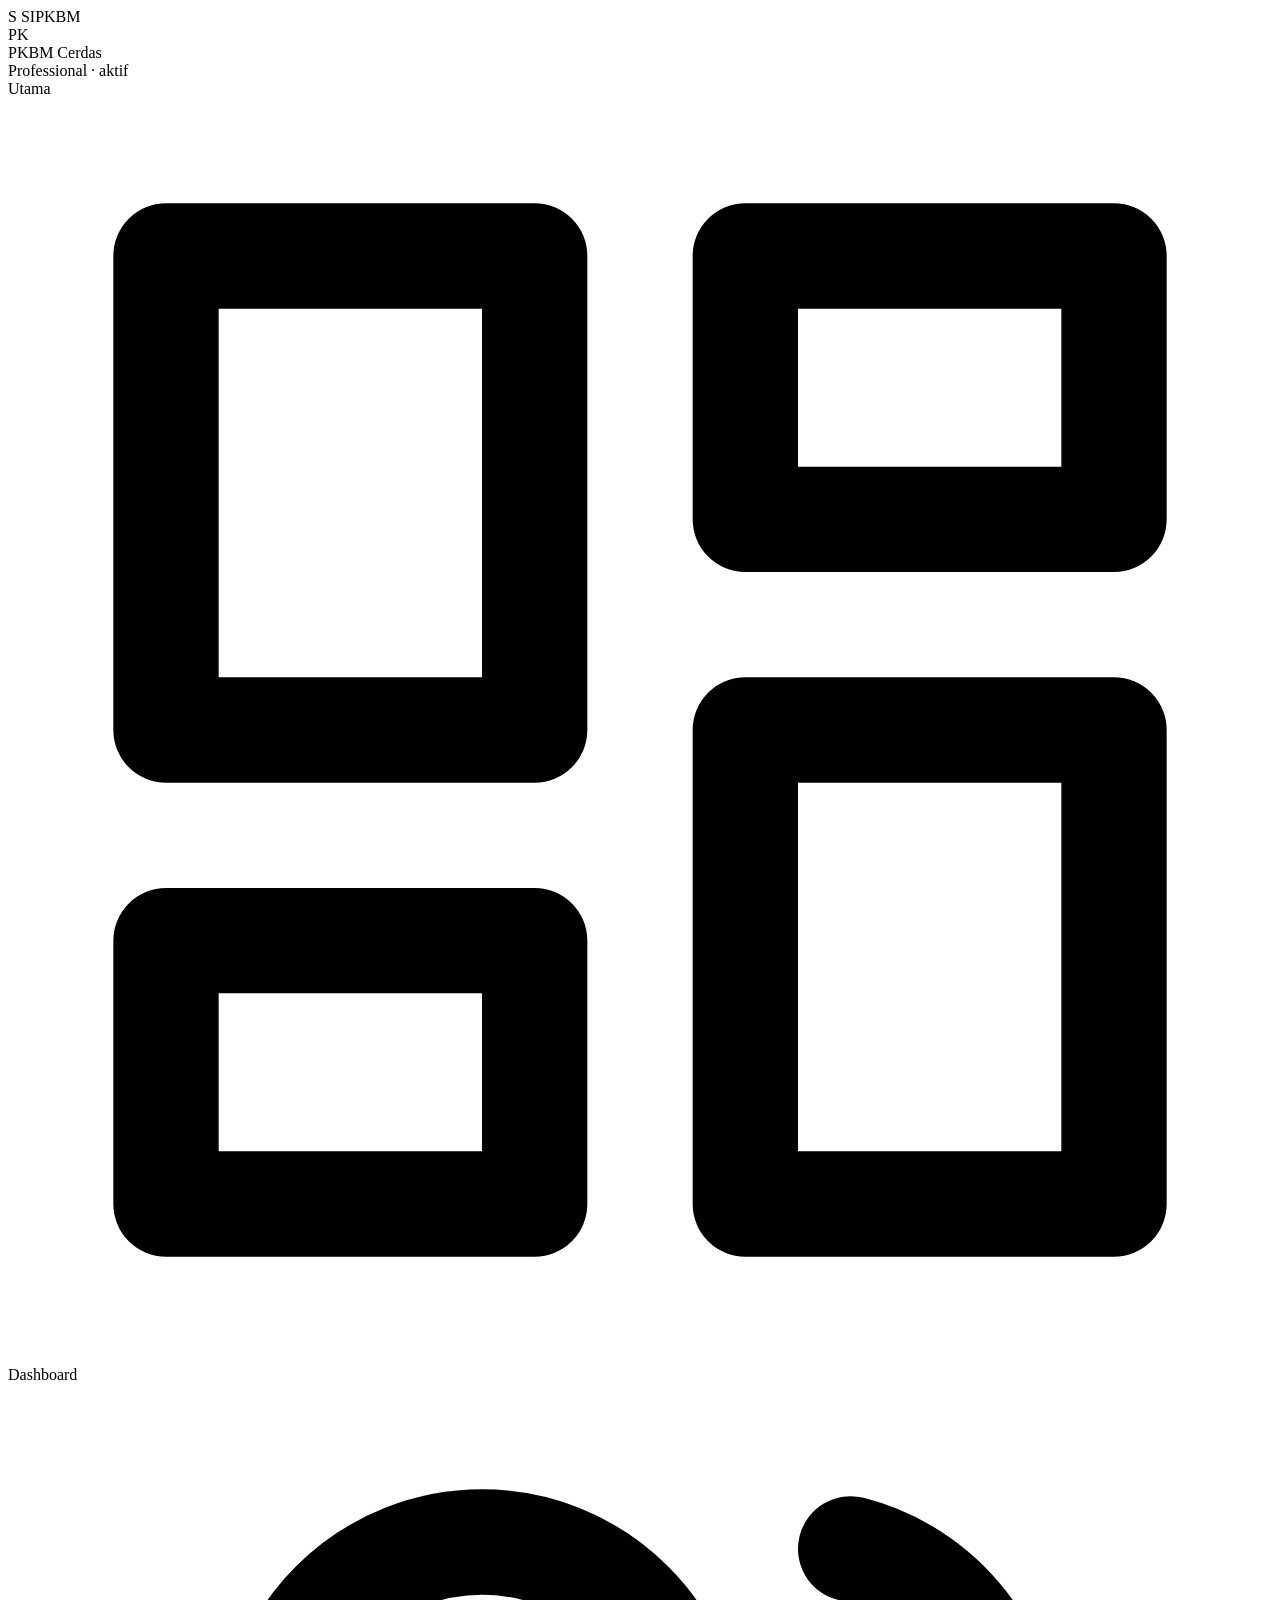
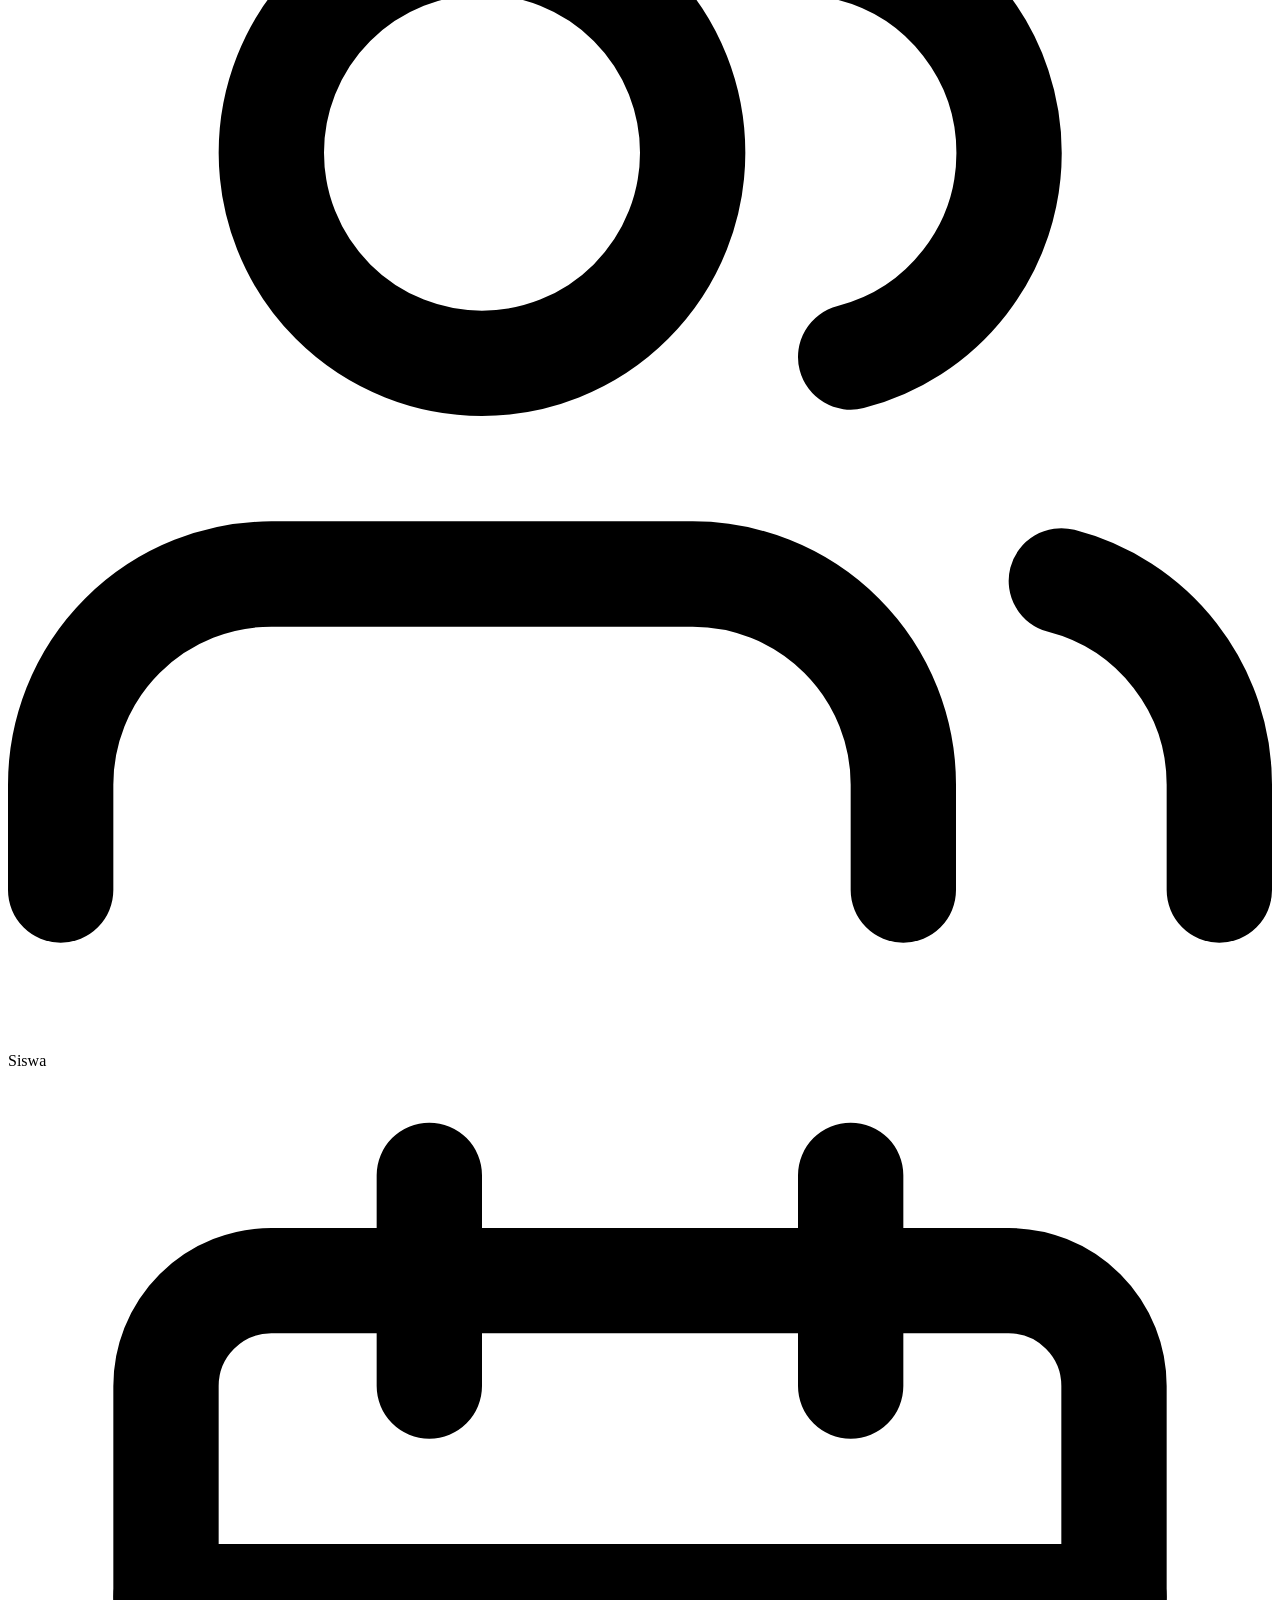
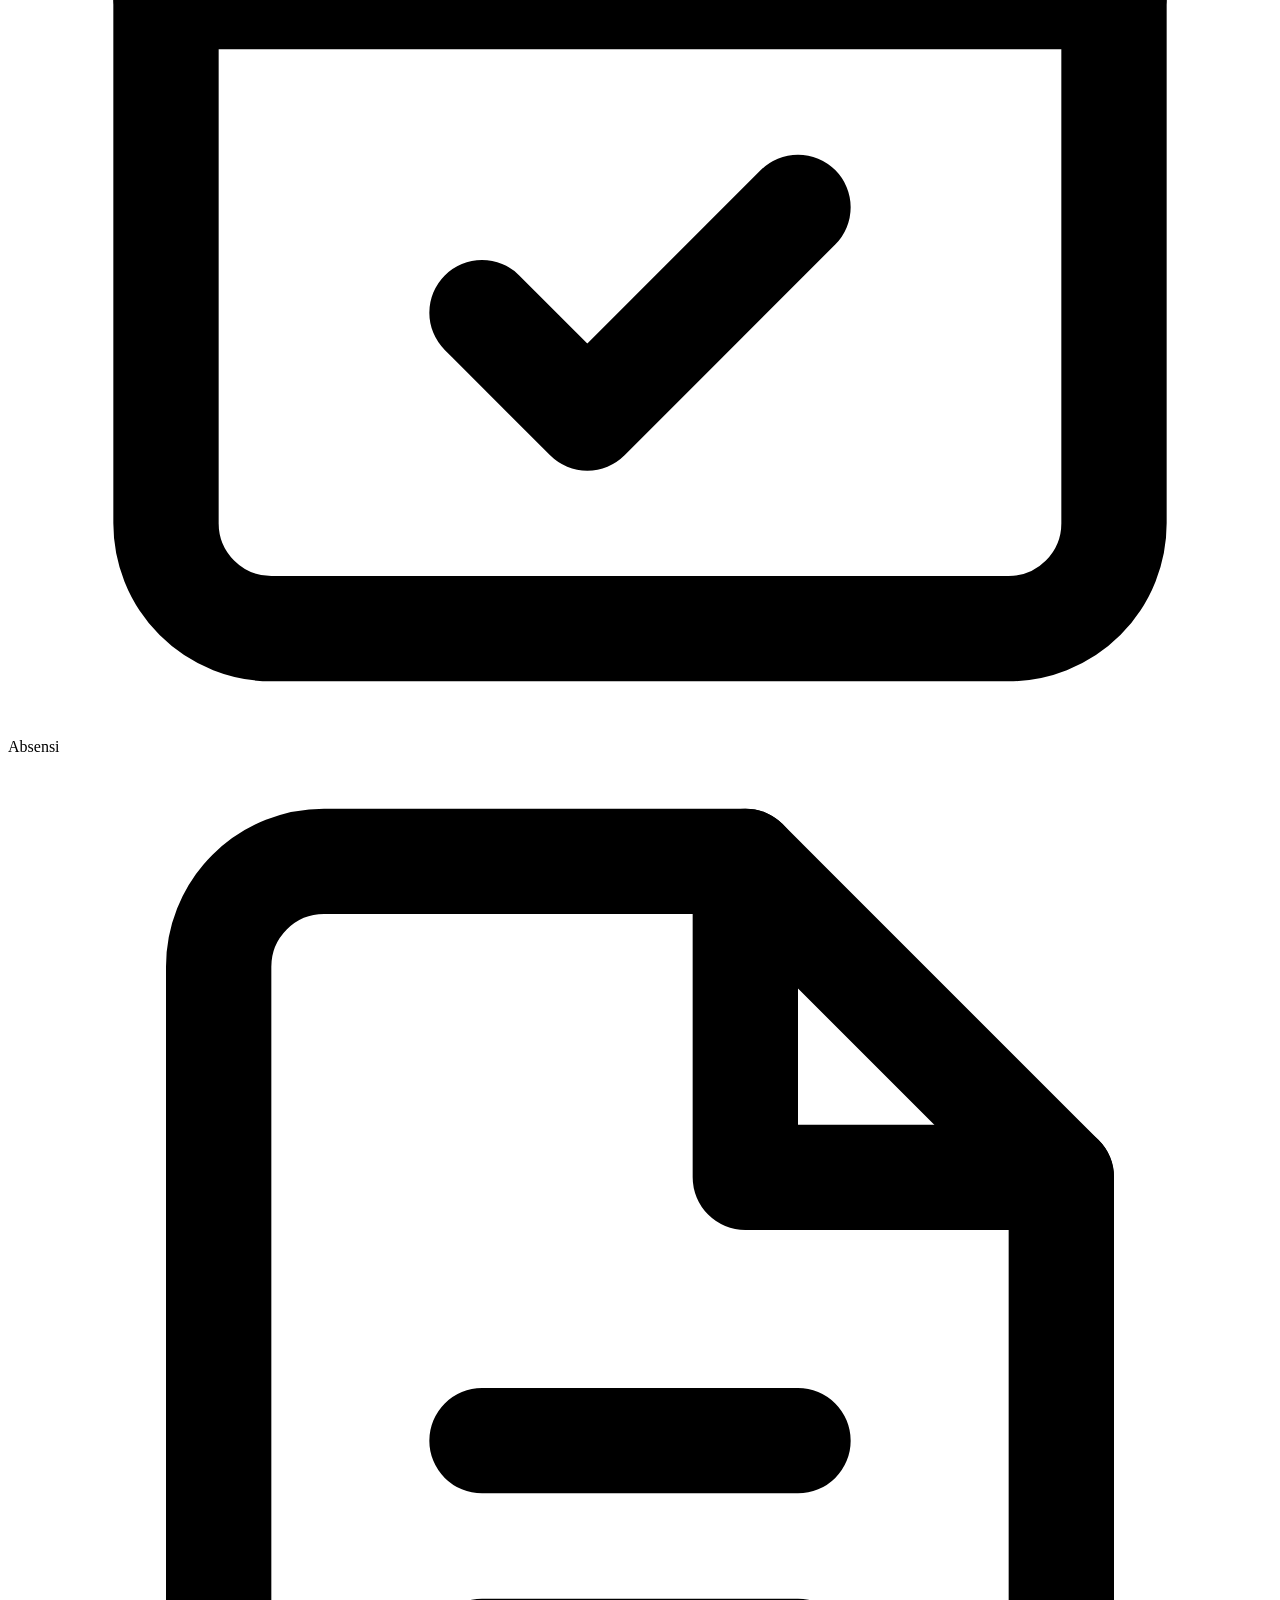
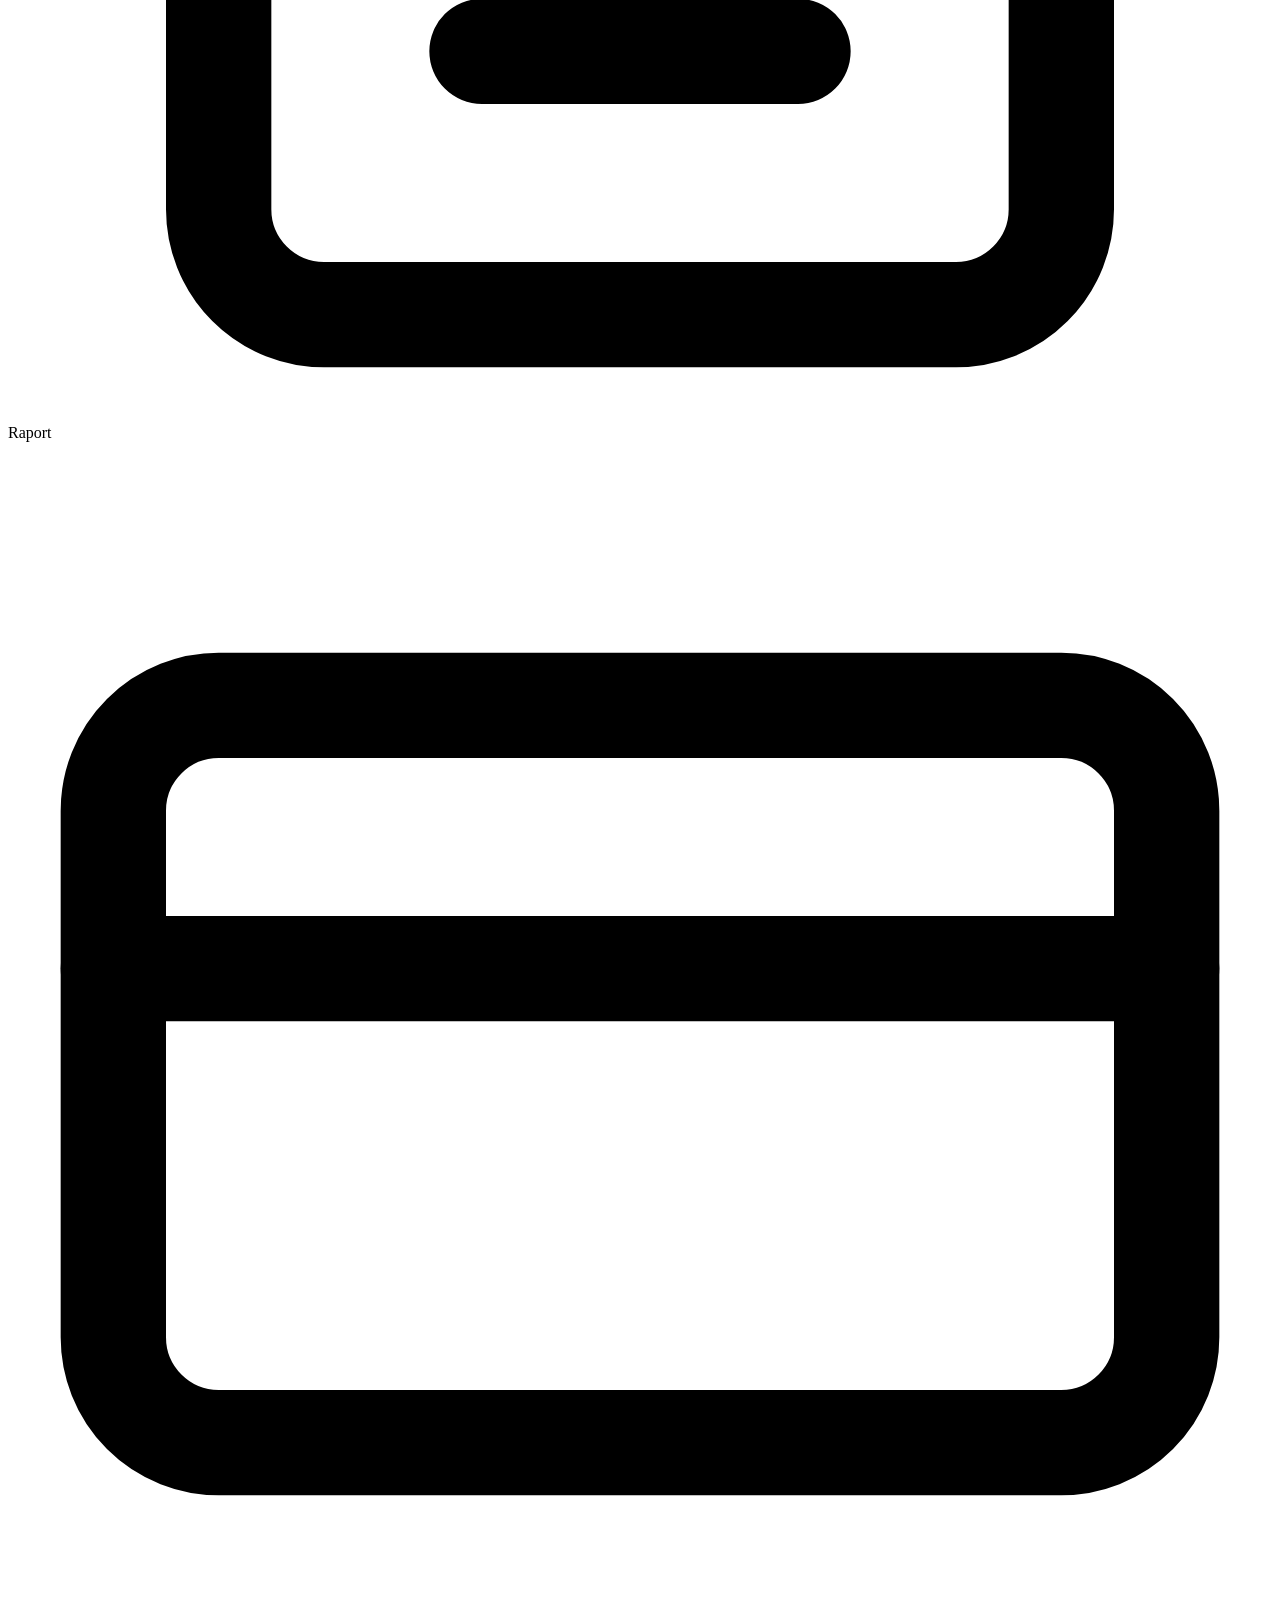
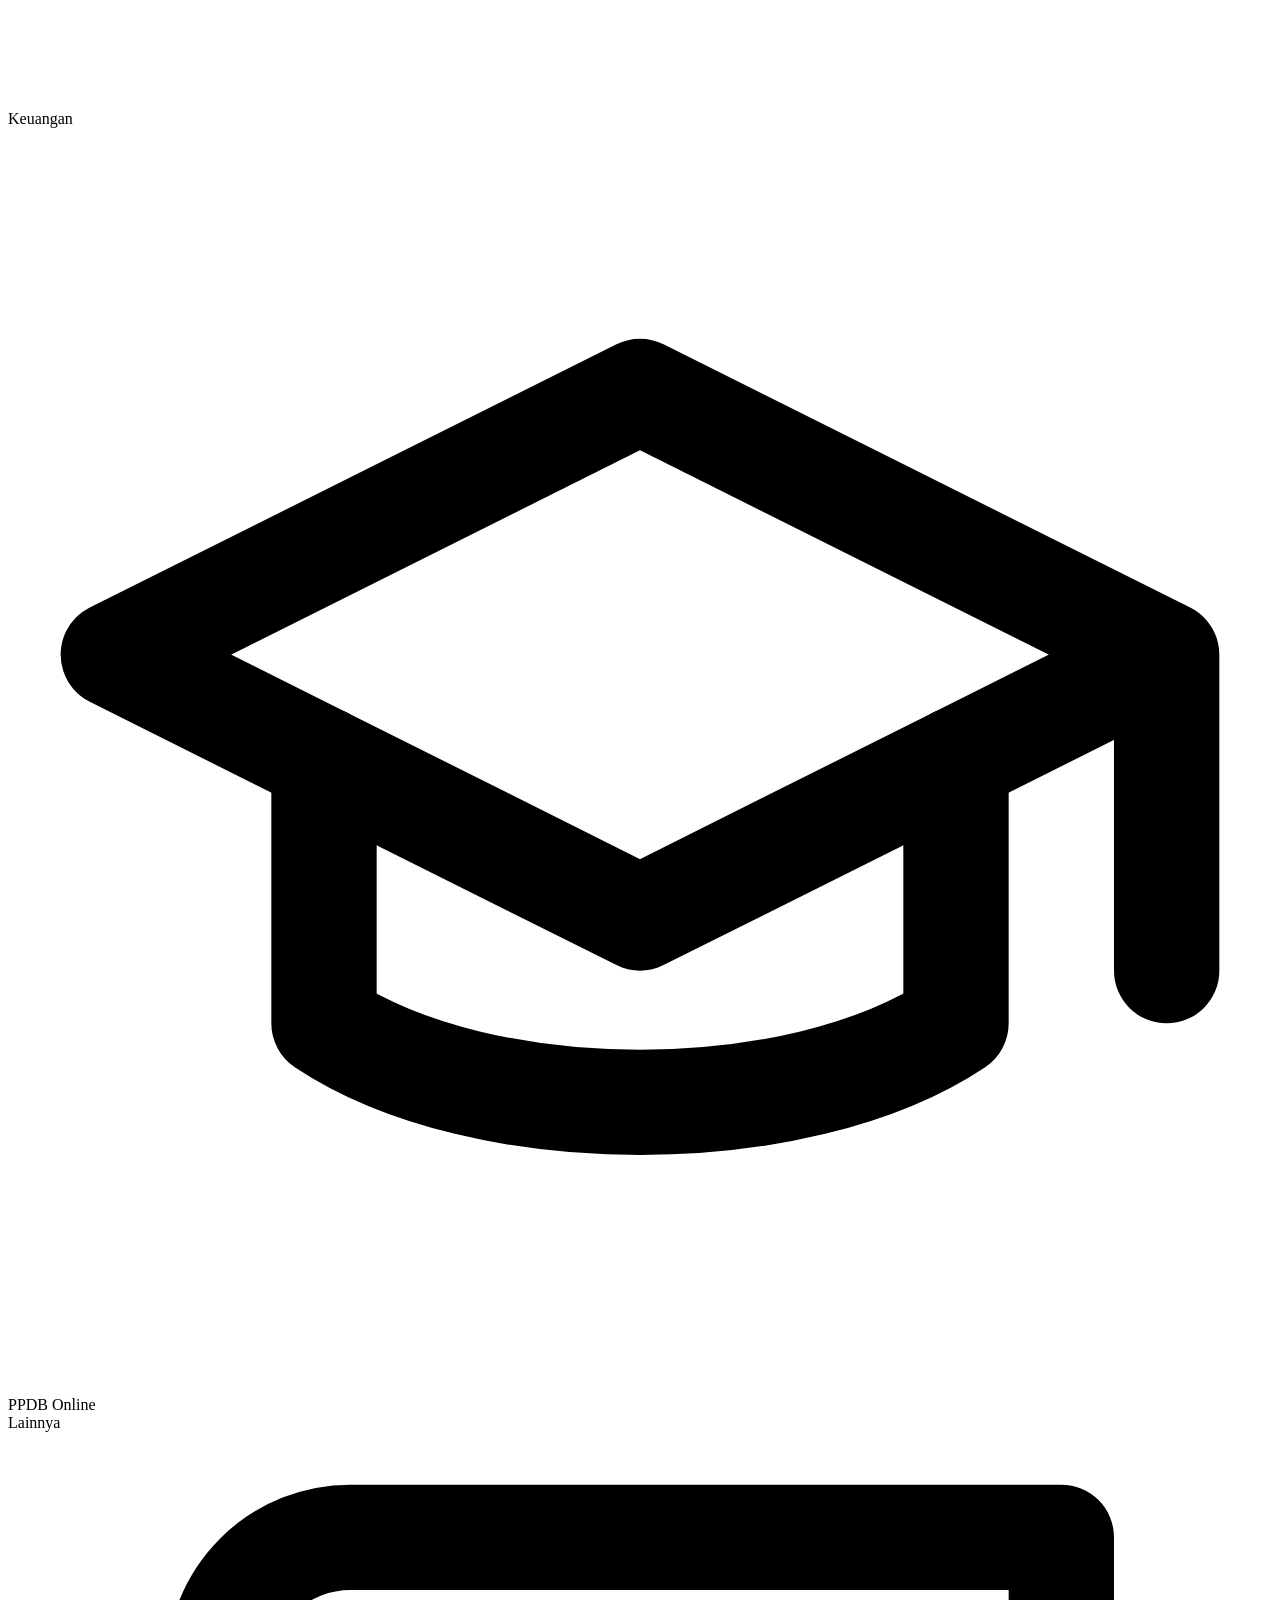
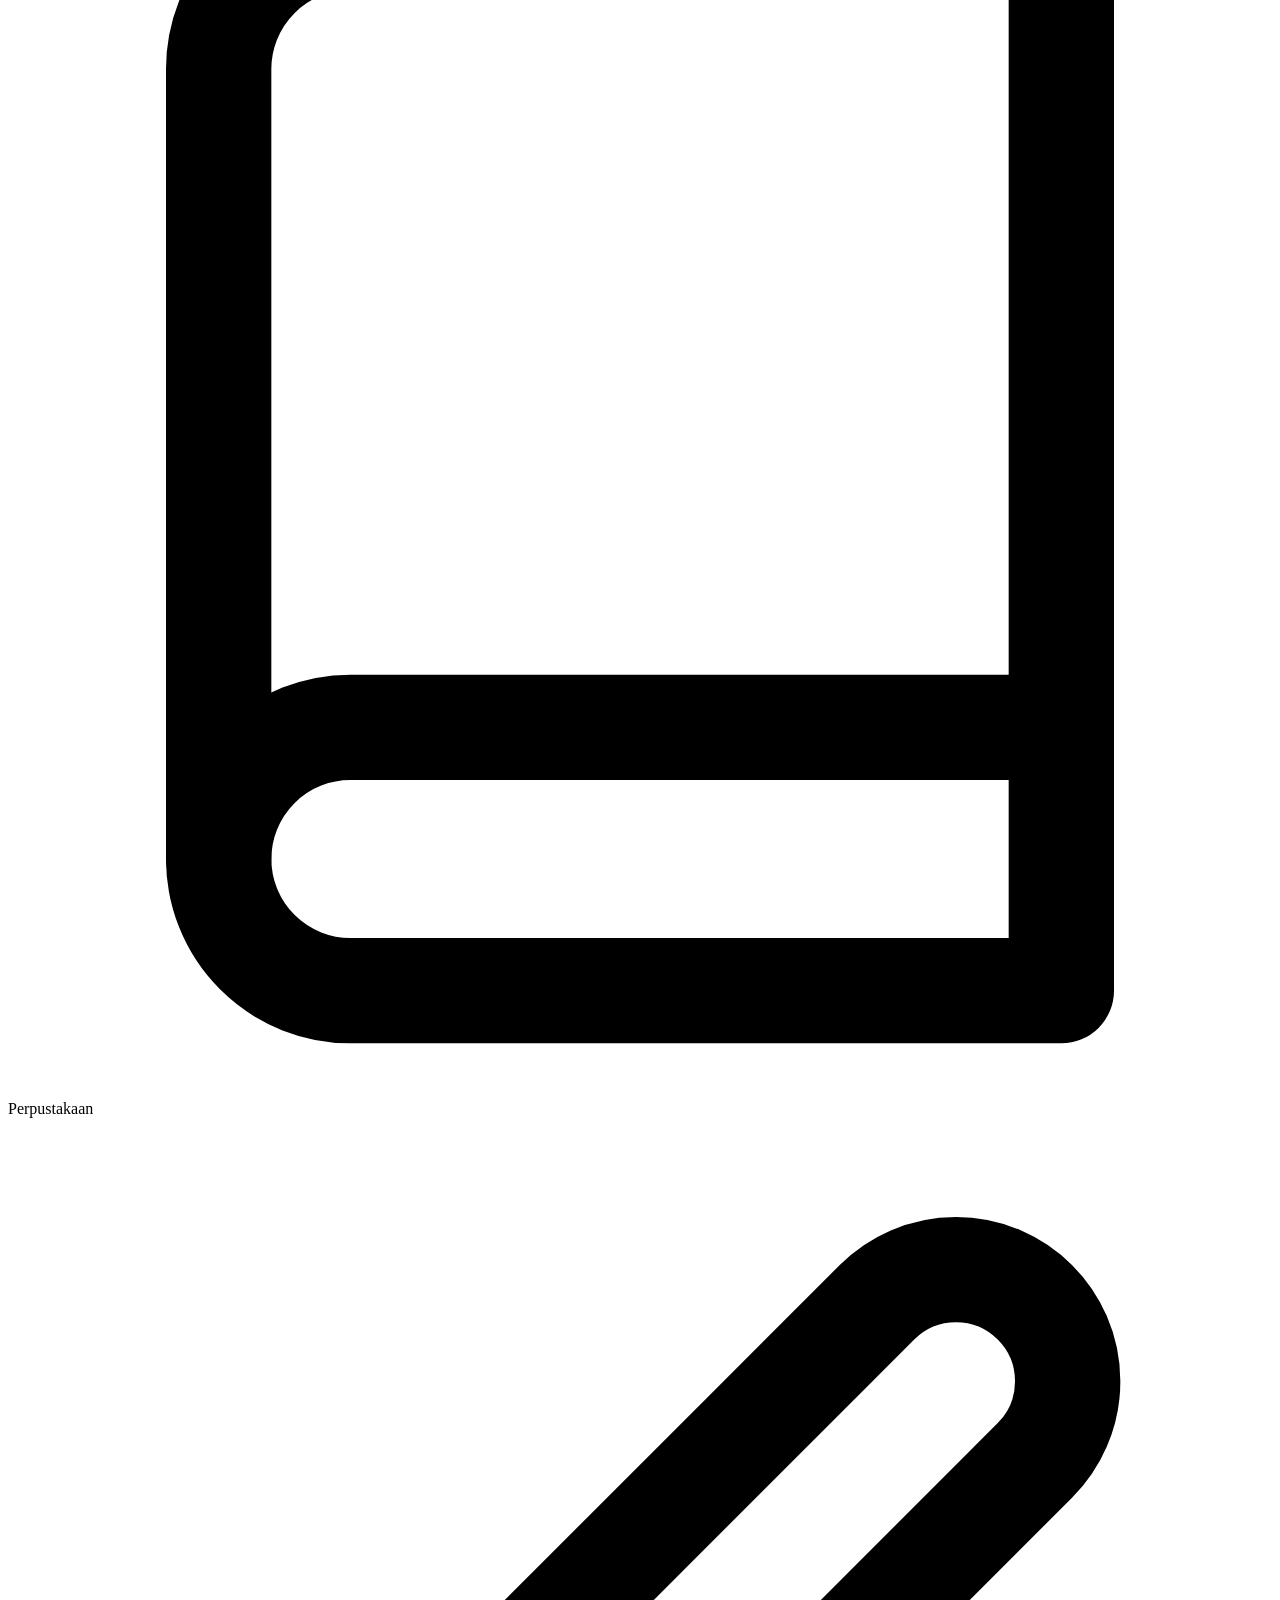
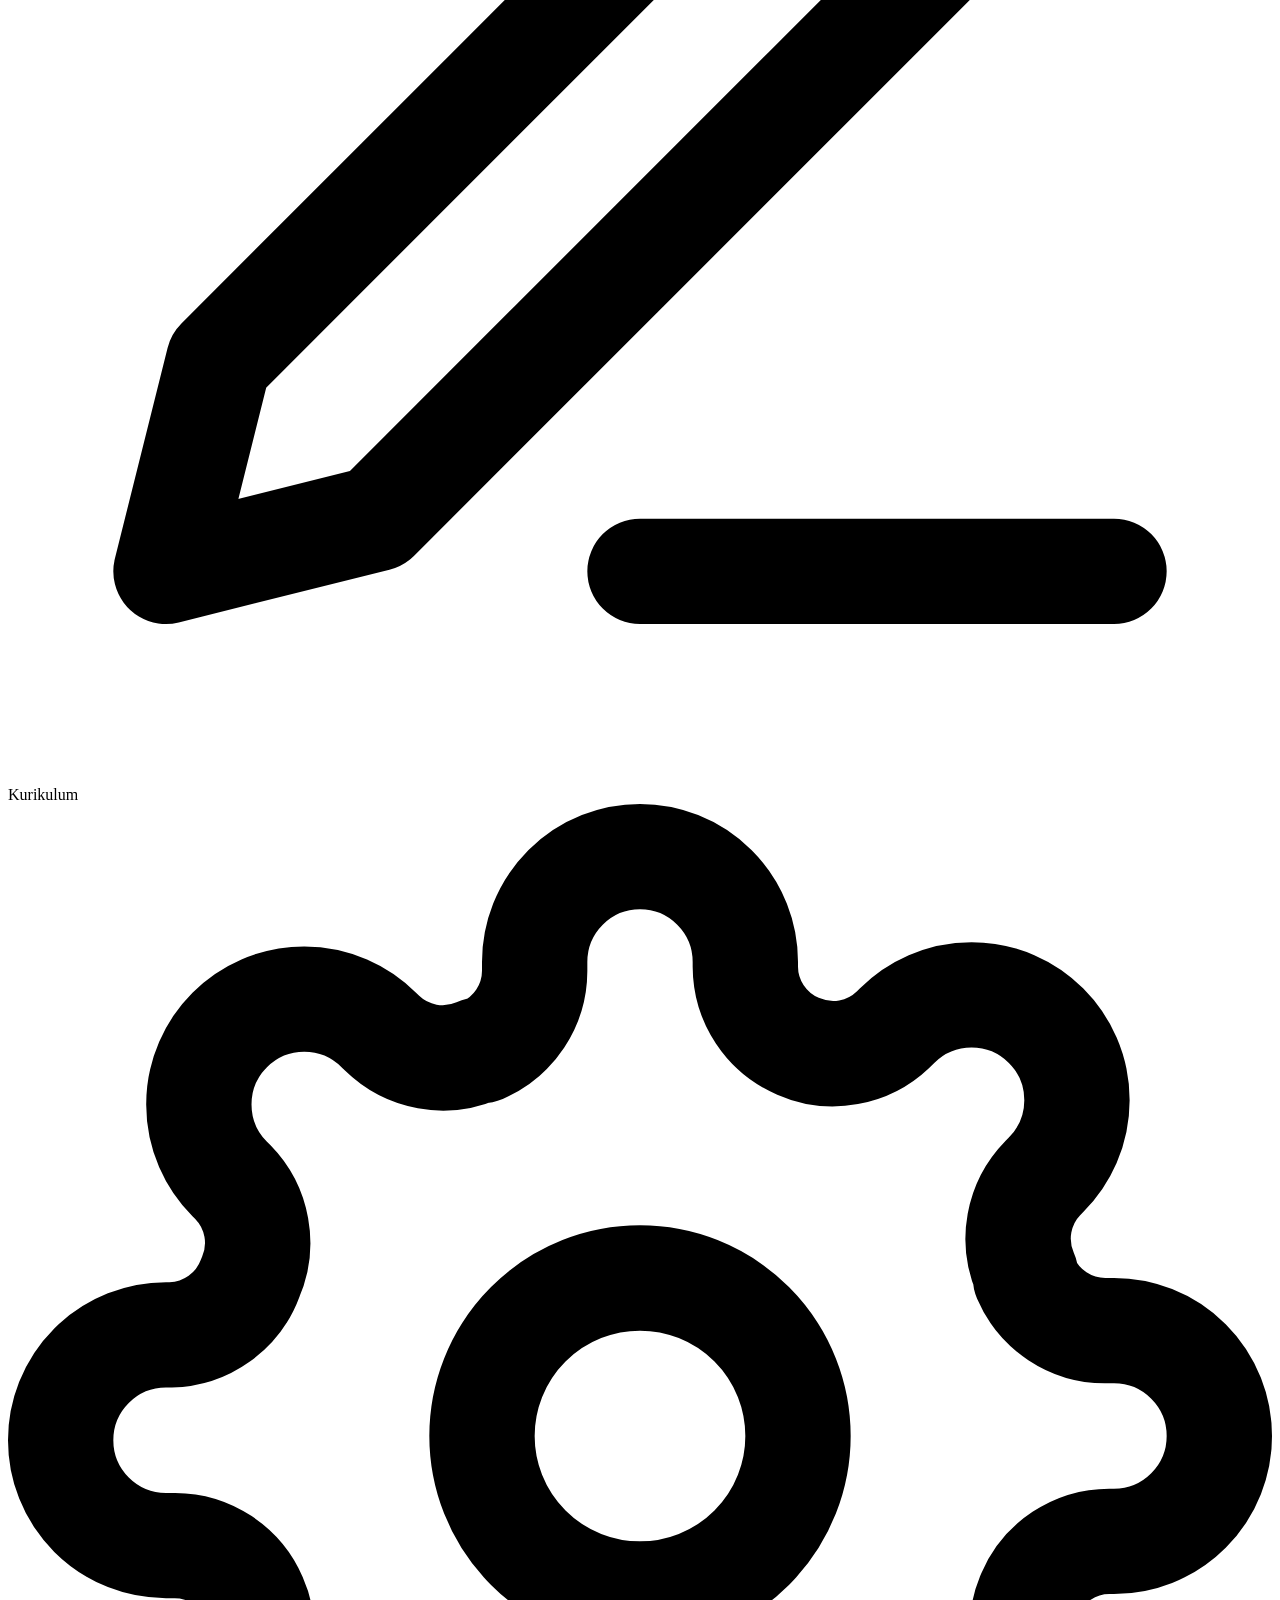
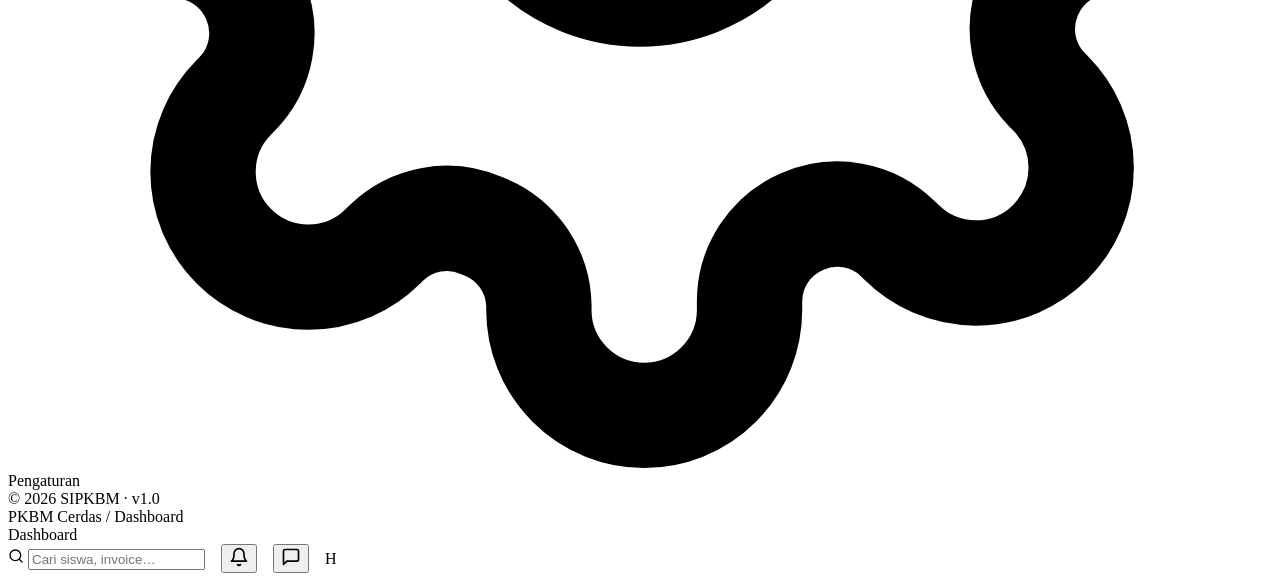
==== dashboard.html @ 2b84e1f8 "add dashboard.html" ====
<!DOCTYPE html>
<html lang="id">
<head>
<meta charset="UTF-8" />
<meta name="viewport" content="width=device-width, initial-scale=1.0" />
<title>Dashboard - SIPKBM</title>
<link rel="preconnect" href="https://fonts.bunny.net" />
<link href="https://fonts.bunny.net/css?family=instrument-sans:400,500,600,700,800&family=inter:400,500,600,700&display=swap" rel="stylesheet" />
<link rel="stylesheet" href="assets/styles.css" />
</head>
<body>
<div class="app">
  <!-- SIDEBAR -->
  <aside class="sidebar">
    <div class="side-brand"><span class="mark">S</span> SIPKBM</div>
    <div class="side-org">
      <div class="av">PK</div>
      <div><div class="nm">PKBM Cerdas</div><div class="sb">Professional · aktif</div></div>
    </div>
    <nav class="side-nav" id="sideNav">
      <div class="nav-group">Utama</div>
      <div class="nav-item active" data-view="overview"><svg viewBox="0 0 24 24" fill="none" stroke="currentColor" stroke-width="2" stroke-linecap="round" stroke-linejoin="round"><rect x="3" y="3" width="7" height="9"/><rect x="14" y="3" width="7" height="5"/><rect x="14" y="12" width="7" height="9"/><rect x="3" y="16" width="7" height="5"/></svg> Dashboard</div>
      <div class="nav-item" data-view="siswa"><svg viewBox="0 0 24 24" fill="none" stroke="currentColor" stroke-width="2" stroke-linecap="round" stroke-linejoin="round"><path d="M17 21v-2a4 4 0 0 0-4-4H5a4 4 0 0 0-4 4v2"/><circle cx="9" cy="7" r="4"/><path d="M23 21v-2a4 4 0 0 0-3-3.87"/><path d="M16 3.13a4 4 0 0 1 0 7.75"/></svg> Siswa</div>
      <div class="nav-item" data-view="absensi"><svg viewBox="0 0 24 24" fill="none" stroke="currentColor" stroke-width="2" stroke-linecap="round" stroke-linejoin="round"><rect x="3" y="4" width="18" height="18" rx="2"/><path d="M16 2v4M8 2v4M3 10h18"/><path d="m9 16 2 2 4-4"/></svg> Absensi</div>
      <div class="nav-item" data-view="raport"><svg viewBox="0 0 24 24" fill="none" stroke="currentColor" stroke-width="2" stroke-linecap="round" stroke-linejoin="round"><path d="M14 2H6a2 2 0 0 0-2 2v16a2 2 0 0 0 2 2h12a2 2 0 0 0 2-2V8z"/><path d="M14 2v6h6M9 13h6M9 17h6"/></svg> Raport</div>
      <div class="nav-item" data-view="keuangan"><svg viewBox="0 0 24 24" fill="none" stroke="currentColor" stroke-width="2" stroke-linecap="round" stroke-linejoin="round"><rect x="2" y="5" width="20" height="14" rx="2"/><path d="M2 10h20"/></svg> Keuangan</div>
      <div class="nav-item" data-view="ppdb"><svg viewBox="0 0 24 24" fill="none" stroke="currentColor" stroke-width="2" stroke-linecap="round" stroke-linejoin="round"><path d="M22 10v6M2 10l10-5 10 5-10 5z"/><path d="M6 12v5c3 2 9 2 12 0v-5"/></svg> PPDB Online</div>

      <div class="nav-group">Lainnya</div>
      <div class="nav-item"><svg viewBox="0 0 24 24" fill="none" stroke="currentColor" stroke-width="2" stroke-linecap="round" stroke-linejoin="round"><path d="M4 19.5A2.5 2.5 0 0 1 6.5 17H20"/><path d="M6.5 2H20v20H6.5A2.5 2.5 0 0 1 4 19.5v-15A2.5 2.5 0 0 1 6.5 2z"/></svg> Perpustakaan</div>
      <div class="nav-item"><svg viewBox="0 0 24 24" fill="none" stroke="currentColor" stroke-width="2" stroke-linecap="round" stroke-linejoin="round"><path d="M12 20h9M16.5 3.5a2.1 2.1 0 0 1 3 3L7 19l-4 1 1-4Z"/></svg> Kurikulum</div>
      <div class="nav-item"><svg viewBox="0 0 24 24" fill="none" stroke="currentColor" stroke-width="2" stroke-linecap="round" stroke-linejoin="round"><circle cx="12" cy="12" r="3"/><path d="M19.4 15a1.65 1.65 0 0 0 .33 1.82l.06.06a2 2 0 1 1-2.83 2.83l-.06-.06a1.65 1.65 0 0 0-1.82-.33 1.65 1.65 0 0 0-1 1.51V21a2 2 0 0 1-4 0v-.09A1.65 1.65 0 0 0 9 19.4a1.65 1.65 0 0 0-1.82.33l-.06.06a2 2 0 1 1-2.83-2.83l.06-.06a1.65 1.65 0 0 0 .33-1.82 1.65 1.65 0 0 0-1.51-1H3a2 2 0 0 1 0-4h.09A1.65 1.65 0 0 0 4.6 9a1.65 1.65 0 0 0-.33-1.82l-.06-.06a2 2 0 1 1 2.83-2.83l.06.06a1.65 1.65 0 0 0 1.82.33H9a1.65 1.65 0 0 0 1-1.51V3a2 2 0 0 1 4 0v.09a1.65 1.65 0 0 0 1 1.51 1.65 1.65 0 0 0 1.82-.33l.06-.06a2 2 0 1 1 2.83 2.83l-.06.06a1.65 1.65 0 0 0-.33 1.82V9a1.65 1.65 0 0 0 1.51 1H21a2 2 0 0 1 0 4h-.09a1.65 1.65 0 0 0-1.51 1z"/></svg> Pengaturan</div>
    </nav>
    <div class="side-foot">© 2026 SIPKBM · v1.0</div>
  </aside>

  <!-- MAIN -->
  <div class="main">
    <header class="topbar">
      <div>
        <div class="crumbs" id="crumb">PKBM Cerdas / Dashboard</div>
        <div class="page-title" id="pageTitle">Dashboard</div>
      </div>
      <div style="display:flex;align-items:center;gap:1rem">
        <div class="search">
          <svg width="16" height="16" viewBox="0 0 24 24" fill="none" stroke="currentColor" stroke-width="2" stroke-linecap="round" stroke-linejoin="round"><circle cx="11" cy="11" r="8"/><path d="m21 21-4.3-4.3"/></svg>
          <input placeholder="Cari siswa, invoice…" />
        </div>
        <button class="icon-btn"><svg width="20" height="20" viewBox="0 0 24 24" fill="none" stroke="currentColor" stroke-width="2" stroke-linecap="round" stroke-linejoin="round"><path d="M6 8a6 6 0 0 1 12 0c0 7 3 9 3 9H3s3-2 3-9"/><path d="M10.3 21a1.94 1.94 0 0 0 3.4 0"/></svg><span class="dot"></span></button>
        <button class="icon-btn"><svg width="20" height="20" viewBox="0 0 24 24" fill="none" stroke="currentColor" stroke-width="2" stroke-linecap="round" stroke-linejoin="round"><path d="M21 15a2 2 0 0 1-2 2H7l-4 4V5a2 2 0 0 1 2-2h14a2 2 0 0 1 2 2z"/></svg></button>
        <div class="avatar" title="Heni S.">H</div>
      </div>
    </header>

    <main class="content" id="content"><!-- views injected by JS --></main>
  </div>
</div>
<div id="toast" class="toast"></div>
<script src="assets/app.js"></script>
</body>
</html>
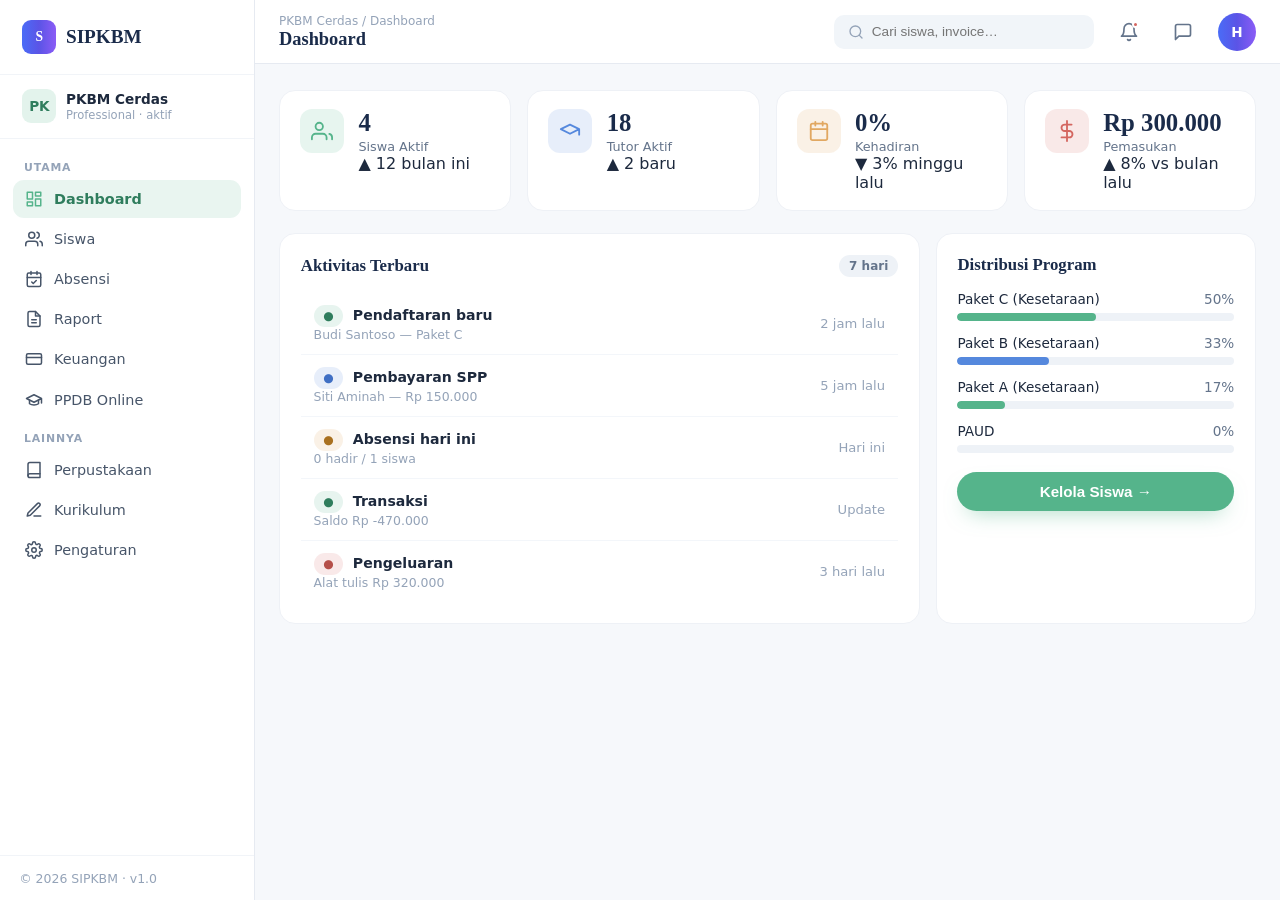
==== commit b0f5092a: "add Perpustakaan/Kurikulum/Pengaturan modules" ====
--- a/dashboard.html
+++ b/dashboard.html
@@ -27,9 +27,9 @@
       <div class="nav-item" data-view="ppdb"><svg viewBox="0 0 24 24" fill="none" stroke="currentColor" stroke-width="2" stroke-linecap="round" stroke-linejoin="round"><path d="M22 10v6M2 10l10-5 10 5-10 5z"/><path d="M6 12v5c3 2 9 2 12 0v-5"/></svg> PPDB Online</div>
 
       <div class="nav-group">Lainnya</div>
-      <div class="nav-item"><svg viewBox="0 0 24 24" fill="none" stroke="currentColor" stroke-width="2" stroke-linecap="round" stroke-linejoin="round"><path d="M4 19.5A2.5 2.5 0 0 1 6.5 17H20"/><path d="M6.5 2H20v20H6.5A2.5 2.5 0 0 1 4 19.5v-15A2.5 2.5 0 0 1 6.5 2z"/></svg> Perpustakaan</div>
-      <div class="nav-item"><svg viewBox="0 0 24 24" fill="none" stroke="currentColor" stroke-width="2" stroke-linecap="round" stroke-linejoin="round"><path d="M12 20h9M16.5 3.5a2.1 2.1 0 0 1 3 3L7 19l-4 1 1-4Z"/></svg> Kurikulum</div>
-      <div class="nav-item"><svg viewBox="0 0 24 24" fill="none" stroke="currentColor" stroke-width="2" stroke-linecap="round" stroke-linejoin="round"><circle cx="12" cy="12" r="3"/><path d="M19.4 15a1.65 1.65 0 0 0 .33 1.82l.06.06a2 2 0 1 1-2.83 2.83l-.06-.06a1.65 1.65 0 0 0-1.82-.33 1.65 1.65 0 0 0-1 1.51V21a2 2 0 0 1-4 0v-.09A1.65 1.65 0 0 0 9 19.4a1.65 1.65 0 0 0-1.82.33l-.06.06a2 2 0 1 1-2.83-2.83l.06-.06a1.65 1.65 0 0 0 .33-1.82 1.65 1.65 0 0 0-1.51-1H3a2 2 0 0 1 0-4h.09A1.65 1.65 0 0 0 4.6 9a1.65 1.65 0 0 0-.33-1.82l-.06-.06a2 2 0 1 1 2.83-2.83l.06.06a1.65 1.65 0 0 0 1.82.33H9a1.65 1.65 0 0 0 1-1.51V3a2 2 0 0 1 4 0v.09a1.65 1.65 0 0 0 1 1.51 1.65 1.65 0 0 0 1.82-.33l.06-.06a2 2 0 1 1 2.83 2.83l-.06.06a1.65 1.65 0 0 0-.33 1.82V9a1.65 1.65 0 0 0 1.51 1H21a2 2 0 0 1 0 4h-.09a1.65 1.65 0 0 0-1.51 1z"/></svg> Pengaturan</div>
+      <div class="nav-item" data-view="perpus"><svg viewBox="0 0 24 24" fill="none" stroke="currentColor" stroke-width="2" stroke-linecap="round" stroke-linejoin="round"><path d="M4 19.5A2.5 2.5 0 0 1 6.5 17H20"/><path d="M6.5 2H20v20H6.5A2.5 2.5 0 0 1 4 19.5v-15A2.5 2.5 0 0 1 6.5 2z"/></svg> Perpustakaan</div>
+      <div class="nav-item" data-view="kurikulum"><svg viewBox="0 0 24 24" fill="none" stroke="currentColor" stroke-width="2" stroke-linecap="round" stroke-linejoin="round"><path d="M12 20h9M16.5 3.5a2.1 2.1 0 0 1 3 3L7 19l-4 1 1-4Z"/></svg> Kurikulum</div>
+      <div class="nav-item" data-view="pengaturan"><svg viewBox="0 0 24 24" fill="none" stroke="currentColor" stroke-width="2" stroke-linecap="round" stroke-linejoin="round"><circle cx="12" cy="12" r="3"/><path d="M19.4 15a1.65 1.65 0 0 0 .33 1.82l.06.06a2 2 0 1 1-2.83 2.83l-.06-.06a1.65 1.65 0 0 0-1.82-.33 1.65 1.65 0 0 0-1 1.51V21a2 2 0 0 1-4 0v-.09A1.65 1.65 0 0 0 9 19.4a1.65 1.65 0 0 0-1.82.33l-.06.06a2 2 0 1 1-2.83-2.83l.06-.06a1.65 1.65 0 0 0 .33-1.82 1.65 1.65 0 0 0-1.51-1H3a2 2 0 0 1 0-4h.09A1.65 1.65 0 0 0 4.6 9a1.65 1.65 0 0 0-.33-1.82l-.06-.06a2 2 0 1 1 2.83-2.83l.06.06a1.65 1.65 0 0 0 1.82.33H9a1.65 1.65 0 0 0 1-1.51V3a2 2 0 0 1 4 0v.09a1.65 1.65 0 0 0 1 1.51 1.65 1.65 0 0 0 1.82-.33l.06-.06a2 2 0 1 1 2.83 2.83l-.06.06a1.65 1.65 0 0 0-.33 1.82V9a1.65 1.65 0 0 0 1.51 1H21a2 2 0 0 1 0 4h-.09a1.65 1.65 0 0 0-1.51 1z"/></svg> Pengaturan</div>
     </nav>
     <div class="side-foot">© 2026 SIPKBM · v1.0</div>
   </aside>
--- a/assets/styles.css
+++ b/assets/styles.css
@@ -0,0 +1,297 @@
+/* ============================================================
+   SIPKBM CLONE — Shared Design System
+   Marketing (landing) + App (auth/dashboard)
+   Faithful reconstruction from sipkbm.com tokens.
+   ============================================================ */
+
+/* ---------- Reset ---------- */
+*,*::before,*::after{box-sizing:border-box;margin:0;padding:0}
+html{scroll-behavior:smooth}
+img{max-width:100%;display:block}
+a{text-decoration:none;color:inherit}
+button{font:inherit;cursor:pointer;border:none;background:none}
+ul{list-style:none}
+:focus-visible{outline:2px solid #5588dd;outline-offset:2px}
+
+/* ---------- Fonts ---------- */
+.font-display{font-family:"Instrument Sans","Inter",system-ui,sans-serif}
+body{font-family:"Inter",system-ui,-apple-system,sans-serif;color:#1d293d;background:#fff;-webkit-font-smoothing:antialiased}
+
+/* ============================================================
+   MARKETING TOKENS  (landing)
+   ============================================================ */
+:root{
+  --m-brand-1:#4a6cf7; --m-brand-2:#5b54e6; --m-brand-3:#8b5cf6;
+  --m-brand-grad:linear-gradient(90deg,#4a6cf7,#5b54e6 50%,#8b5cf6);
+  --m-cta-1:#e8833a; --m-cta-2:#f2ae3a;
+  --m-cta-grad:linear-gradient(90deg,#e8833a,#f2ae3a);
+  --m-ink:#1a2b4a; --m-body:#475569; --m-muted:#64748b;
+  --m-slate:#f8fafc; --m-border:#e2e8f0;
+}
+.text-gradient{
+  background:linear-gradient(90deg,#4a6cf7,#5b54e6 50%,#8b5cf6);
+  -webkit-background-clip:text;background-clip:text;color:transparent;
+}
+.footer-gradient{background:linear-gradient(135deg,#4a6cf7,#5b54e6 50%,#7c3aed)}
+.dotgrid{background-image:radial-gradient(rgba(80,80,140,.07) 1px,transparent 1px);background-size:22px 22px}
+
+/* ============================================================
+   APP TOKENS  (auth + dashboard) — extracted from sipkbm app css
+   ============================================================ */
+:root{
+  --a-emerald:#55b48b; --a-emerald-d:#3f9270;
+  --a-blue:#5588dd;    --a-blue-d:#3f6fc4;
+  --a-amber:#e1a862;   --a-amber-d:#c98c3f;
+  --a-navy:#1c398e;    --a-navy-d:#162456;
+  --a-red:#d46660;     --a-red-d:#b54f49;
+  --a-ink:#1d293d;     --a-ink-2:#162456; --a-ink-3:#0f172b;
+  --a-body:#314158;    --a-muted:#64748b;
+  --a-bg:#f6f8fb;      --a-card:#ffffff;  --a-border:#e6eaf1;
+  --a-sidebar:#ffffff;
+}
+.a-emerald{color:var(--a-emerald)} .a-blue{color:var(--a-blue)} .a-amber{color:var(--a-amber)} .a-red{color:var(--a-red)} .a-navy{color:var(--a-navy)}
+
+/* ============================================================
+   BUTTONS  (shared)
+   ============================================================ */
+.btn{display:inline-flex;align-items:center;justify-content:center;gap:.5rem;
+  font-family:"Instrument Sans",sans-serif;font-weight:600;font-size:.95rem;
+  padding:.7rem 1.4rem;border-radius:9999px;transition:all .18s ease;white-space:nowrap}
+.btn:active{transform:translateY(1px)}
+.btn-cta{background:var(--m-cta-grad);color:#fff;box-shadow:0 10px 25px -8px rgba(232,131,58,.5)}
+.btn-cta:hover{opacity:.94;box-shadow:0 14px 30px -8px rgba(232,131,58,.6)}
+.btn-brand{background:var(--m-brand-grad);color:#fff;box-shadow:0 10px 25px -10px rgba(74,108,247,.5)}
+.btn-brand:hover{opacity:.94}
+.btn-primary{background:var(--a-emerald);color:#fff;box-shadow:0 10px 22px -10px rgba(85,180,139,.55)}
+.btn-primary:hover{background:var(--a-emerald-d)}
+.btn-outline{border:1.5px solid var(--m-border);background:#fff;color:#475569}
+.btn-outline:hover{background:#f8fafc}
+.btn-ghost{background:transparent;color:#475569}
+.btn-ghost:hover{background:#f1f5f9}
+.btn-block{width:100%}
+.btn-lg{font-size:1rem;padding:.95rem 1.8rem}
+
+/* ============================================================
+   INPUTS  (app)
+   ============================================================ */
+.field{margin-bottom:1.1rem}
+.label{display:block;font-size:.85rem;font-weight:600;color:#334155;margin-bottom:.45rem}
+.input{width:100%;padding:.8rem 1rem;font-size:.95rem;color:#1d293d;
+  background:#fff;border:1.5px solid #d8dee9;border-radius:12px;transition:border-color .15s,box-shadow .15s}
+.input::placeholder{color:#94a3b8}
+.input:focus{border-color:var(--a-blue);box-shadow:0 0 0 4px rgba(85,136,221,.15);outline:none}
+.input-wrap{position:relative}
+.input-wrap .input{padding-right:2.8rem}
+.input-icon{position:absolute;right:.9rem;top:50%;transform:translateY(-50%);color:#94a3b8;cursor:pointer}
+.checkbox{display:flex;align-items:center;gap:.55rem;font-size:.9rem;color:#475569;cursor:pointer;user-select:none}
+.checkbox input{width:1.05rem;height:1.05rem;accent-color:var(--a-emerald);border-radius:5px}
+
+/* ============================================================
+   CARDS / BADGES
+   ============================================================ */
+.card{background:#fff;border:1px solid #eef1f6;border-radius:18px;box-shadow:0 1px 3px rgba(16,24,40,.04)}
+.badge{display:inline-flex;align-items:center;gap:.3rem;font-size:.75rem;font-weight:600;padding:.25rem .6rem;border-radius:9999px}
+.badge-emerald{background:rgba(85,180,139,.14);color:#2f7d5d}
+.badge-blue{background:rgba(85,136,221,.14);color:#3f6fc4}
+.badge-amber{background:rgba(225,168,98,.16);color:#a9701f}
+.badge-red{background:rgba(212,102,96,.14);color:#b54f49}
+.badge-slate{background:#eef2f7;color:#64748b}
+.eyebrow{letter-spacing:.14em;font-size:.78rem;font-weight:700;color:#64748b;text-transform:uppercase}
+
+/* ============================================================
+   MARKETING NAV / FOOTER
+   ============================================================ */
+.nav{position:fixed;top:0;left:0;right:0;z-index:50;transition:all .25s ease;padding:1rem 1.5rem}
+.nav.scrolled{background:rgba(255,255,255,.88);backdrop-filter:blur(12px);box-shadow:0 1px 0 rgba(0,0,0,.06)}
+.nav-inner{max-width:1200px;margin:0 auto;display:flex;align-items:center;justify-content:space-between}
+.nav-links{display:flex;gap:2rem;font-family:"Instrument Sans";font-weight:500;font-size:.95rem;color:#475569}
+.nav-links a:hover{color:#1a2b4a}
+.footer{background:linear-gradient(135deg,#4a6cf7,#5b54e6 50%,#7c3aed);color:#fff}
+
+/* reveal */
+.reveal{opacity:0;transform:translateY(22px);transition:opacity .7s ease,transform .7s ease}
+.reveal.in{opacity:1;transform:none}
+
+/* ============================================================
+   AUTH LAYOUT
+   ============================================================ */
+.auth-page{min-height:100vh;display:flex;align-items:center;justify-content:center;background:var(--a-bg);padding:2rem 1rem}
+.auth-card{width:100%;max-width:430px}
+.auth-logo{display:flex;align-items:center;justify-content:center;gap:.55rem;font-family:"Instrument Sans";font-weight:800;font-size:1.5rem;color:#1a2b4a;margin-bottom:1.4rem}
+.auth-logo .mark{width:38px;height:38px;border-radius:10px;background:var(--m-brand-grad);display:flex;align-items:center;justify-content:center;color:#fff;font-size:.95rem}
+.auth-card .card{padding:2rem}
+.auth-title{font-family:"Instrument Sans";font-weight:800;font-size:1.6rem;color:#1a2b4a;text-align:center}
+.auth-sub{text-align:center;color:#64748b;font-size:.92rem;margin-top:.4rem;margin-bottom:1.6rem}
+.divider{display:flex;align-items:center;gap:.75rem;color:#94a3b8;font-size:.8rem;margin:1.2rem 0}
+.divider::before,.divider::after{content:"";flex:1;height:1px;background:#e6eaf1}
+.btn-google{border:1.5px solid #d8dee9;background:#fff;color:#334155;display:flex;align-items:center;justify-content:center;gap:.6rem;width:100%;padding:.8rem;border-radius:12px;font-weight:600;transition:background .15s}
+.btn-google:hover{background:#f8fafc}
+.auth-foot{text-align:center;font-size:.9rem;color:#64748b;margin-top:1.3rem}
+.auth-foot a{color:var(--a-blue);font-weight:600}
+
+/* ============================================================
+   DASHBOARD LAYOUT
+   ============================================================ */
+.app{display:flex;min-height:100vh;background:var(--a-bg)}
+.sidebar{width:255px;flex-shrink:0;background:var(--a-sidebar);border-right:1px solid var(--a-border);
+  display:flex;flex-direction:column;position:sticky;top:0;height:100vh}
+.side-brand{display:flex;align-items:center;gap:.6rem;padding:1.25rem 1.4rem;font-family:"Instrument Sans";
+  font-weight:800;font-size:1.2rem;color:#1a2b4a;border-bottom:1px solid #f1f4f8}
+.side-brand .mark{width:34px;height:34px;border-radius:9px;background:var(--m-brand-grad);color:#fff;
+  display:flex;align-items:center;justify-content:center;font-size:.85rem}
+.side-org{padding:.9rem 1.4rem;border-bottom:1px solid #f1f4f8;display:flex;align-items:center;gap:.6rem}
+.side-org .av{width:34px;height:34px;border-radius:9px;background:rgba(85,180,139,.16);color:#2f7d5d;
+  display:flex;align-items:center;justify-content:center;font-weight:700;font-size:.85rem}
+.side-org .nm{font-size:.85rem;font-weight:700;color:#1d293d;line-height:1.2}
+.side-org .sb{font-size:.72rem;color:#94a3b8}
+.side-nav{padding:.7rem .8rem;overflow-y:auto;flex:1}
+.nav-group{font-size:.68rem;font-weight:700;letter-spacing:.08em;color:#94a3b8;text-transform:uppercase;padding:.7rem .7rem .35rem}
+.nav-item{display:flex;align-items:center;gap:.7rem;padding:.62rem .75rem;border-radius:11px;font-size:.9rem;
+  font-weight:500;color:#475569;margin-bottom:.15rem;transition:all .14s;cursor:pointer}
+.nav-item svg{width:18px;height:18px;flex-shrink:0}
+.nav-item:hover{background:#f1f5f9;color:#1d293d}
+.nav-item.active{background:rgba(85,180,139,.13);color:#2f7d5d;font-weight:600}
+.nav-item.active svg{color:var(--a-emerald)}
+.side-foot{padding:.9rem 1.2rem;border-top:1px solid #f1f4f8;font-size:.78rem;color:#94a3b8}
+
+.main{flex:1;display:flex;flex-direction:column;min-width:0}
+.topbar{height:64px;background:#fff;border-bottom:1px solid var(--a-border);display:flex;align-items:center;
+  justify-content:space-between;padding:0 1.5rem;position:sticky;top:0;z-index:20}
+.topbar .page-title{font-family:"Instrument Sans";font-weight:700;font-size:1.15rem;color:#1a2b4a}
+.topbar .crumbs{font-size:.75rem;color:#94a3b8;margin-bottom:1px}
+.search{display:flex;align-items:center;gap:.5rem;background:#f1f5f9;border:1px solid transparent;border-radius:10px;
+  padding:.5rem .8rem;width:260px;color:#94a3b8;font-size:.85rem}
+.search:focus-within{border-color:var(--a-blue);background:#fff}
+.search input{border:none;background:transparent;outline:none;flex:1;font-size:.85rem;color:#334155}
+.top-actions{display:flex;align-items:center;gap:.5rem}
+.icon-btn{width:38px;height:38px;border-radius:10px;display:flex;align-items:center;justify-content:center;
+  color:#64748b;position:relative;transition:background .14s}
+.icon-btn:hover{background:#f1f5f9;color:#1d293d}
+.icon-btn .dot{position:absolute;top:8px;right:9px;width:7px;height:7px;border-radius:50%;background:var(--a-red);border:2px solid #fff}
+.avatar{width:38px;height:38px;border-radius:50%;background:var(--m-brand-grad);color:#fff;display:flex;
+  align-items:center;justify-content:center;font-weight:700;font-size:.85rem;cursor:pointer}
+
+.content{padding:1.6rem 1.5rem;flex:1}
+.view{display:none;animation:fade .3s ease}
+.view.active{display:block}
+@keyframes fade{from{opacity:0;transform:translateY(8px)}to{opacity:1;transform:none}}
+
+/* dashboard widgets */
+.stat-grid{display:grid;grid-template-columns:repeat(auto-fit,minmax(210px,1fr));gap:1rem;margin-bottom:1.4rem}
+.stat{background:#fff;border:1px solid #eef1f6;border-radius:16px;padding:1.15rem 1.25rem;display:flex;align-items:flex-start;gap:.9rem}
+.stat .ic{width:44px;height:44px;border-radius:12px;display:flex;align-items:center;justify-content:center;flex-shrink:0}
+.stat .ic svg{width:22px;height:22px}
+.ic-emerald{background:rgba(85,180,139,.14);color:var(--a-emerald)}
+.ic-blue{background:rgba(85,136,221,.14);color:var(--a-blue)}
+.ic-amber{background:rgba(225,168,98,.16);color:var(--a-amber)}
+.ic-red{background:rgba(212,102,96,.14);color:var(--a-red)}
+.stat .v{font-family:"Instrument Sans";font-weight:800;font-size:1.55rem;color:#1a2b4a;line-height:1.1}
+.stat .l{font-size:.8rem;color:#64748b;margin-top:.15rem}
+.stat .trend{font-size:.72rem;font-weight:600;margin-top:.3rem}
+.trend-up{color:var(--a-emerald)} .trend-down{color:var(--a-red)}
+
+.panel{background:#fff;border:1px solid #eef1f6;border-radius:16px;padding:1.3rem}
+.panel-head{display:flex;align-items:center;justify-content:space-between;margin-bottom:1rem}
+.panel-title{font-family:"Instrument Sans";font-weight:700;font-size:1.05rem;color:#1a2b4a}
+.grid-2{display:grid;grid-template-columns:2fr 1fr;gap:1rem}
+@media(max-width:900px){.grid-2{grid-template-columns:1fr}}
+
+/* tables */
+.tbl{width:100%;border-collapse:collapse;font-size:.88rem}
+.tbl th{text-align:left;font-size:.72rem;text-transform:uppercase;letter-spacing:.04em;color:#94a3b8;
+  font-weight:700;padding:.7rem .8rem;border-bottom:1px solid #eef1f6}
+.tbl td{padding:.75rem .8rem;border-bottom:1px solid #f3f6fa;color:#334155}
+.tbl tr:last-child td{border-bottom:none}
+.tbl tbody tr:hover{background:#fafcfe}
+.tbl .name{font-weight:600;color:#1d293d}
+.av-sm{width:32px;height:32px;border-radius:50%;background:#eef2f7;color:#64748b;display:inline-flex;
+  align-items:center;justify-content:center;font-weight:700;font-size:.78rem;margin-right:.6rem}
+
+/* progress */
+.bar{height:8px;border-radius:99px;background:#eef2f7;overflow:hidden}
+.bar>span{display:block;height:100%;border-radius:99px;background:var(--a-emerald)}
+.bar.blue>span{background:var(--a-blue)} .bar.amber>span{background:var(--a-amber}}
+
+/* pills row / filters */
+.filters{display:flex;gap:.5rem;margin-bottom:1rem;flex-wrap:wrap}
+.chip{padding:.45rem .9rem;border-radius:99px;font-size:.82rem;font-weight:600;background:#fff;
+  border:1px solid var(--a-border);color:#64748b;cursor:pointer;transition:all .14s}
+.chip:hover{background:#f8fafc}
+.chip.active{background:var(--a-emerald);color:#fff;border-color:var(--a-emerald)}
+
+/* form rows in dashboard */
+.row{display:flex;gap:.8rem;flex-wrap:wrap}
+.row>*{flex:1;min-width:180px}
+
+/* toast */
+.toast{position:fixed;bottom:24px;right:24px;background:#1d293d;color:#fff;padding:.85rem 1.2rem;
+  border-radius:12px;font-size:.88rem;box-shadow:0 12px 30px -10px rgba(0,0,0,.4);opacity:0;transform:translateY(10px);
+  transition:all .3s;z-index:100;pointer-events:none}
+.toast.show{opacity:1;transform:none}
+
+/* ============================================================
+   MODAL / DIALOG
+   ============================================================ */
+.overlay{position:fixed;inset:0;background:rgba(15,23,43,.55);backdrop-filter:blur(3px);z-index:200;
+  display:flex;align-items:center;justify-content:center;padding:1rem;opacity:0;pointer-events:none;transition:opacity .2s}
+.overlay.show{opacity:1;pointer-events:auto}
+.modal{background:#fff;border-radius:18px;width:100%;max-width:480px;max-height:90vh;overflow-y:auto;
+  box-shadow:0 30px 60px -20px rgba(15,23,43,.5);transform:translateY(14px) scale(.98);transition:all .25s}
+.overlay.show .modal{transform:none}
+.modal-head{display:flex;align-items:center;justify-content:space-between;padding:1.3rem 1.5rem;border-bottom:1px solid #eef1f6}
+.modal-title{font-family:"Instrument Sans";font-weight:800;font-size:1.2rem;color:#1a2b4a}
+.modal-close{width:34px;height:34px;border-radius:9px;display:flex;align-items:center;justify-content:center;color:#94a3b8;font-size:1.3rem;transition:background .14s}
+.modal-close:hover{background:#f1f5f9;color:#1d293d}
+.modal-body{padding:1.5rem}
+.modal-foot{padding:1.1rem 1.5rem;border-top:1px solid #eef1f6;display:flex;gap:.6rem;justify-content:flex-end}
+.modal-foot .btn{padding:.6rem 1.3rem;font-size:.9rem}
+.row-2{display:grid;grid-template-columns:1fr 1fr;gap:.9rem}
+@media(max-width:520px){.row-2{grid-template-columns:1fr}}
+.sel{width:100%;padding:.8rem 1rem;font-size:.95rem;color:#1d293d;background:#fff;border:1.5px solid #d8dee9;
+  border-radius:12px;transition:border-color .15s,box-shadow .15s;appearance:none;
+  background-image:url("data:image/svg+xml,%3Csvg xmlns='http://www.w3.org/2000/svg' width='16' height='16' fill='none' stroke='%2394a3b8' stroke-width='2' viewBox='0 0 24 24'%3E%3Cpath d='m6 9 6 6 6-6'/%3E%3C/svg%3E");background-repeat:no-repeat;background-position:right .9rem center}
+.sel:focus{border-color:var(--a-blue);box-shadow:0 0 0 4px rgba(85,136,221,.15);outline:none}
+
+/* confirm dialog */
+.confirm .modal{max-width:380px;text-align:center}
+.confirm .modal-body{padding:1.8rem 1.5rem}
+.confirm-icon{width:56px;height:56px;border-radius:50%;display:flex;align-items:center;justify-content:center;margin:0 auto 1rem;font-size:1.6rem}
+
+/* toast stack (multiple) */
+.toast-stack{position:fixed;bottom:24px;right:24px;display:flex;flex-direction:column;gap:.6rem;z-index:300;align-items:flex-end}
+.toast{position:relative;bottom:auto;right:auto;background:#1d293d;color:#fff;padding:.85rem 1.2rem;
+  border-radius:12px;font-size:.88rem;box-shadow:0 12px 30px -10px rgba(0,0,0,.4);opacity:0;transform:translateY(10px);
+  transition:all .3s;max-width:320px}
+.toast.show{opacity:1;transform:none}
+.toast.ok{border-left:4px solid var(--a-emerald)}
+.toast.err{border-left:4px solid var(--a-red)}
+
+/* empty state */
+.empty{text-align:center;padding:3rem 1rem;color:#94a3b8}
+.empty .em-ic{width:64px;height:64px;border-radius:18px;background:#f1f5f9;display:flex;align-items:center;justify-content:center;margin:0 auto 1rem;color:#94a3b8}
+.empty p{font-size:.92rem;margin-top:.3rem}
+
+/* table row actions */
+.row-actions{display:flex;gap:.4rem;justify-content:flex-end}
+.mini-btn{width:32px;height:32px;border-radius:8px;display:inline-flex;align-items:center;justify-content:center;color:#64748b;transition:all .14s}
+.mini-btn:hover{background:#f1f5f9}
+.mini-btn.danger:hover{background:rgba(212,102,96,.12);color:var(--a-red)}
+.mini-btn.edit:hover{background:rgba(85,136,221,.12);color:var(--a-blue)}
+
+/* stat delta helper */
+.delta{font-size:.72rem;font-weight:600}
+.delta.up{color:var(--a-emerald)} .delta.down{color:var(--a-red)}
+
+/* segmented control */
+.seg{display:inline-flex;background:#eef2f7;border-radius:10px;padding:.25rem}
+.seg button{padding:.4rem .9rem;border-radius:8px;font-size:.82rem;font-weight:600;color:#64748b;transition:all .14s}
+.seg button.active{background:#fff;color:#1a2b4a;box-shadow:0 1px 3px rgba(16,24,40,.1)}
+
+/* print */
+@media print{
+  .sidebar,.topbar,.toast-stack,.overlay{display:none!important}
+  .app{display:block}
+  .content{padding:0}
+  .no-print{display:none!important}
+  body{background:#fff}
+}
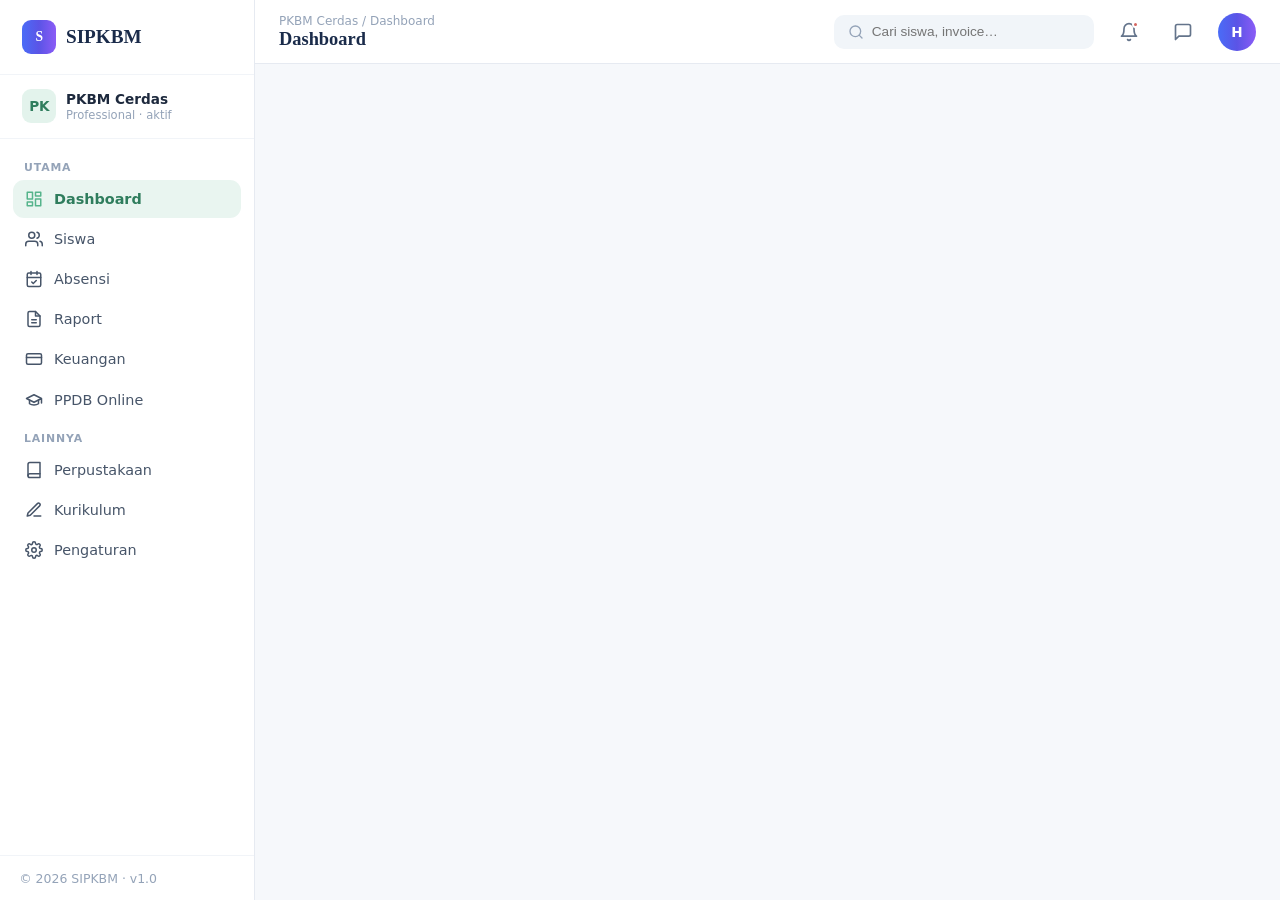
==== commit a4edb51c: "cache-bust config/app" ====
--- a/dashboard.html
+++ b/dashboard.html
@@ -56,6 +56,7 @@
   </div>
 </div>
 <div id="toast" class="toast"></div>
-<script src="assets/app.js"></script>
+<script src="assets/config.js?v=2"></script>
+<script src="assets/app.js?v=2"></script>
 </body>
 </html>
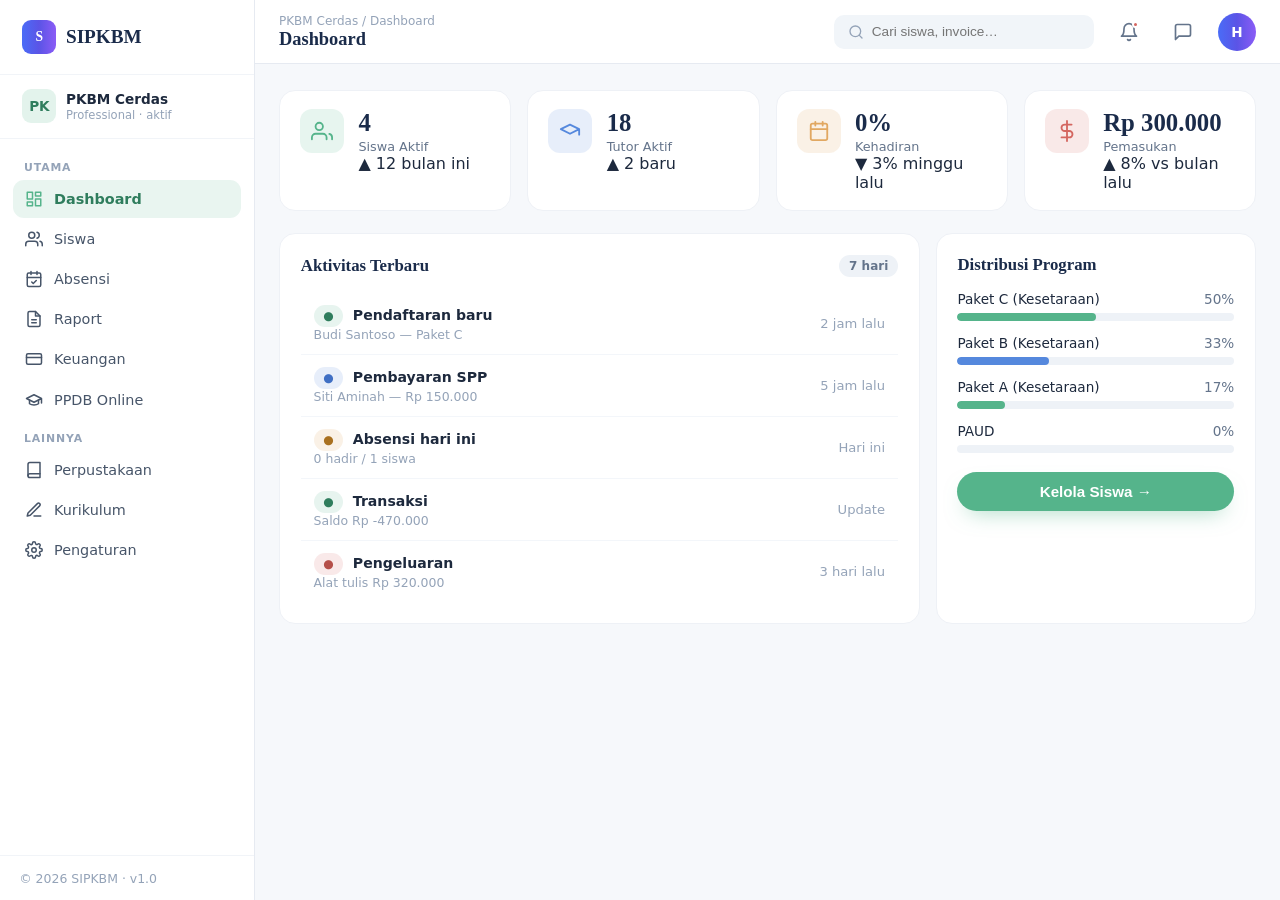
==== commit 5ef2e872: "fix state assign + clean rows v3" ====
--- a/dashboard.html
+++ b/dashboard.html
@@ -57,6 +57,6 @@
 </div>
 <div id="toast" class="toast"></div>
 <script src="assets/config.js?v=2"></script>
-<script src="assets/app.js?v=2"></script>
+<script src="assets/app.js?v=3"></script>
 </body>
 </html>
